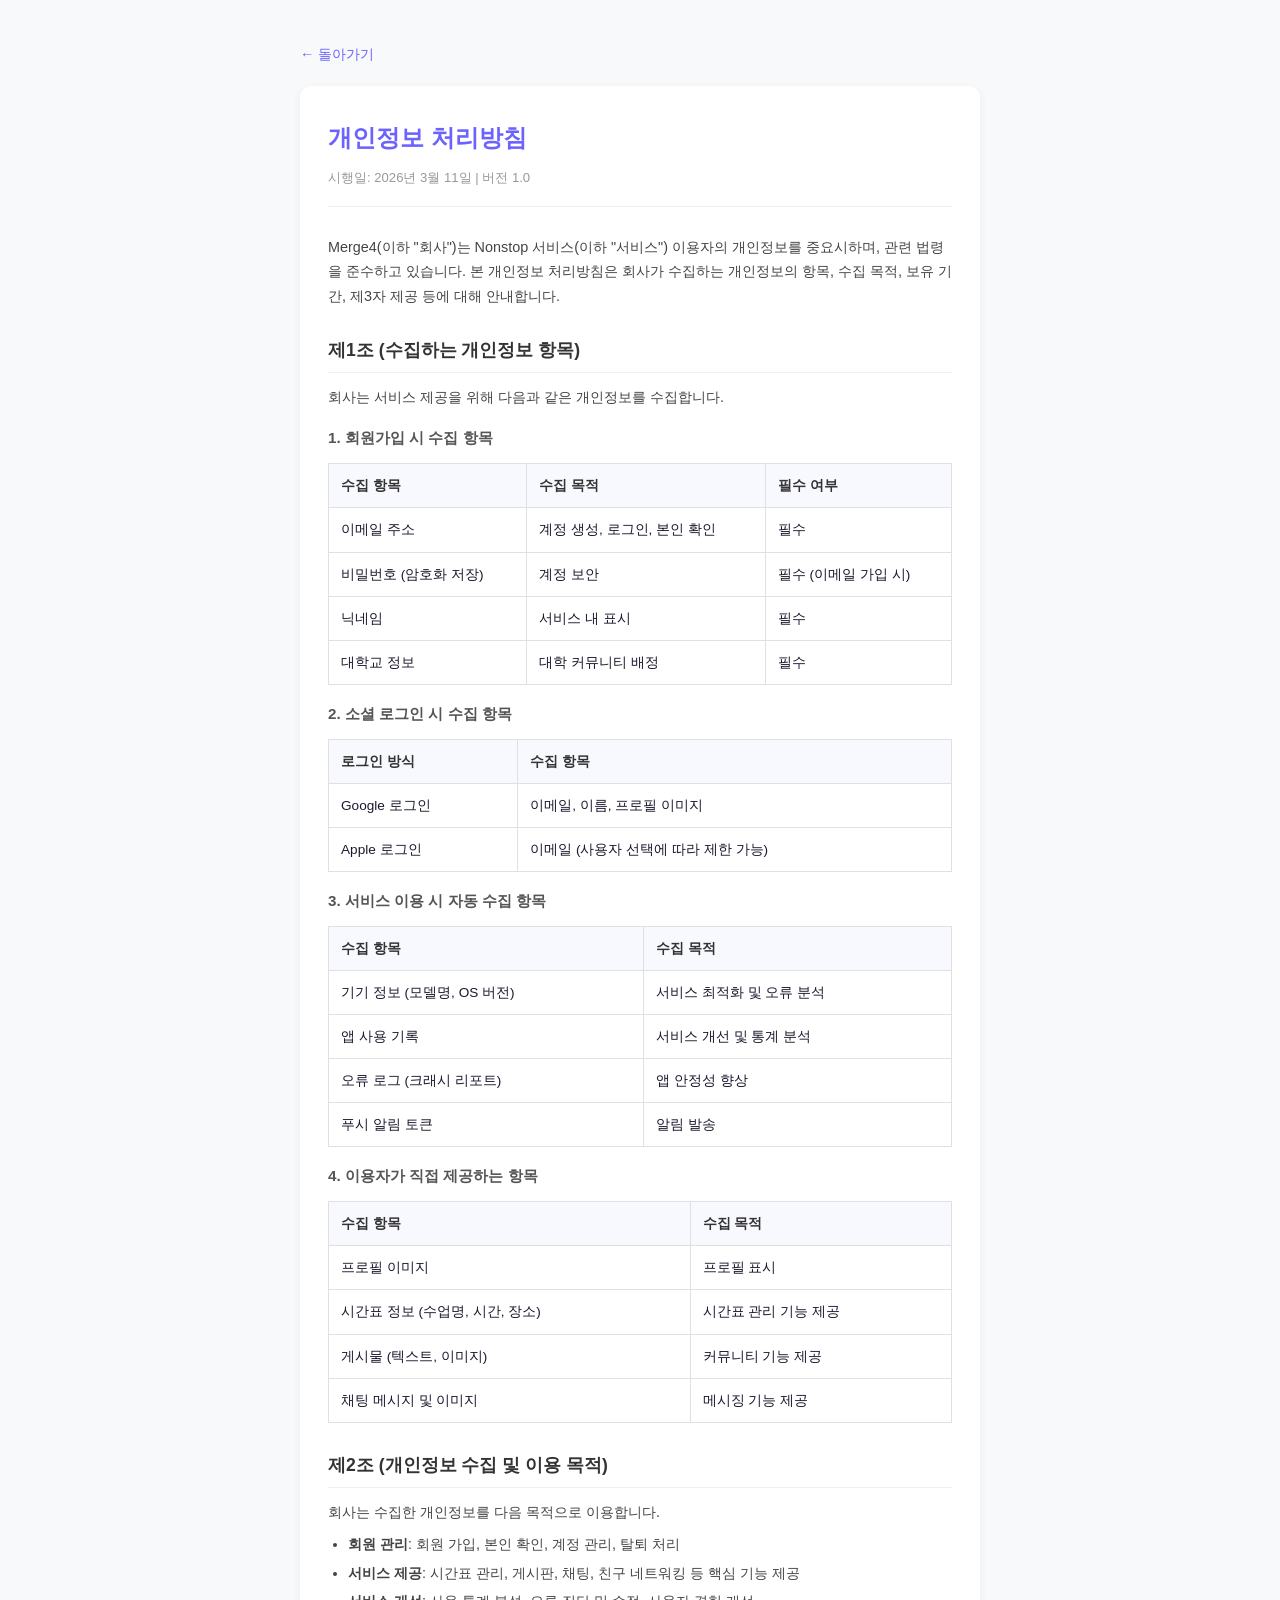
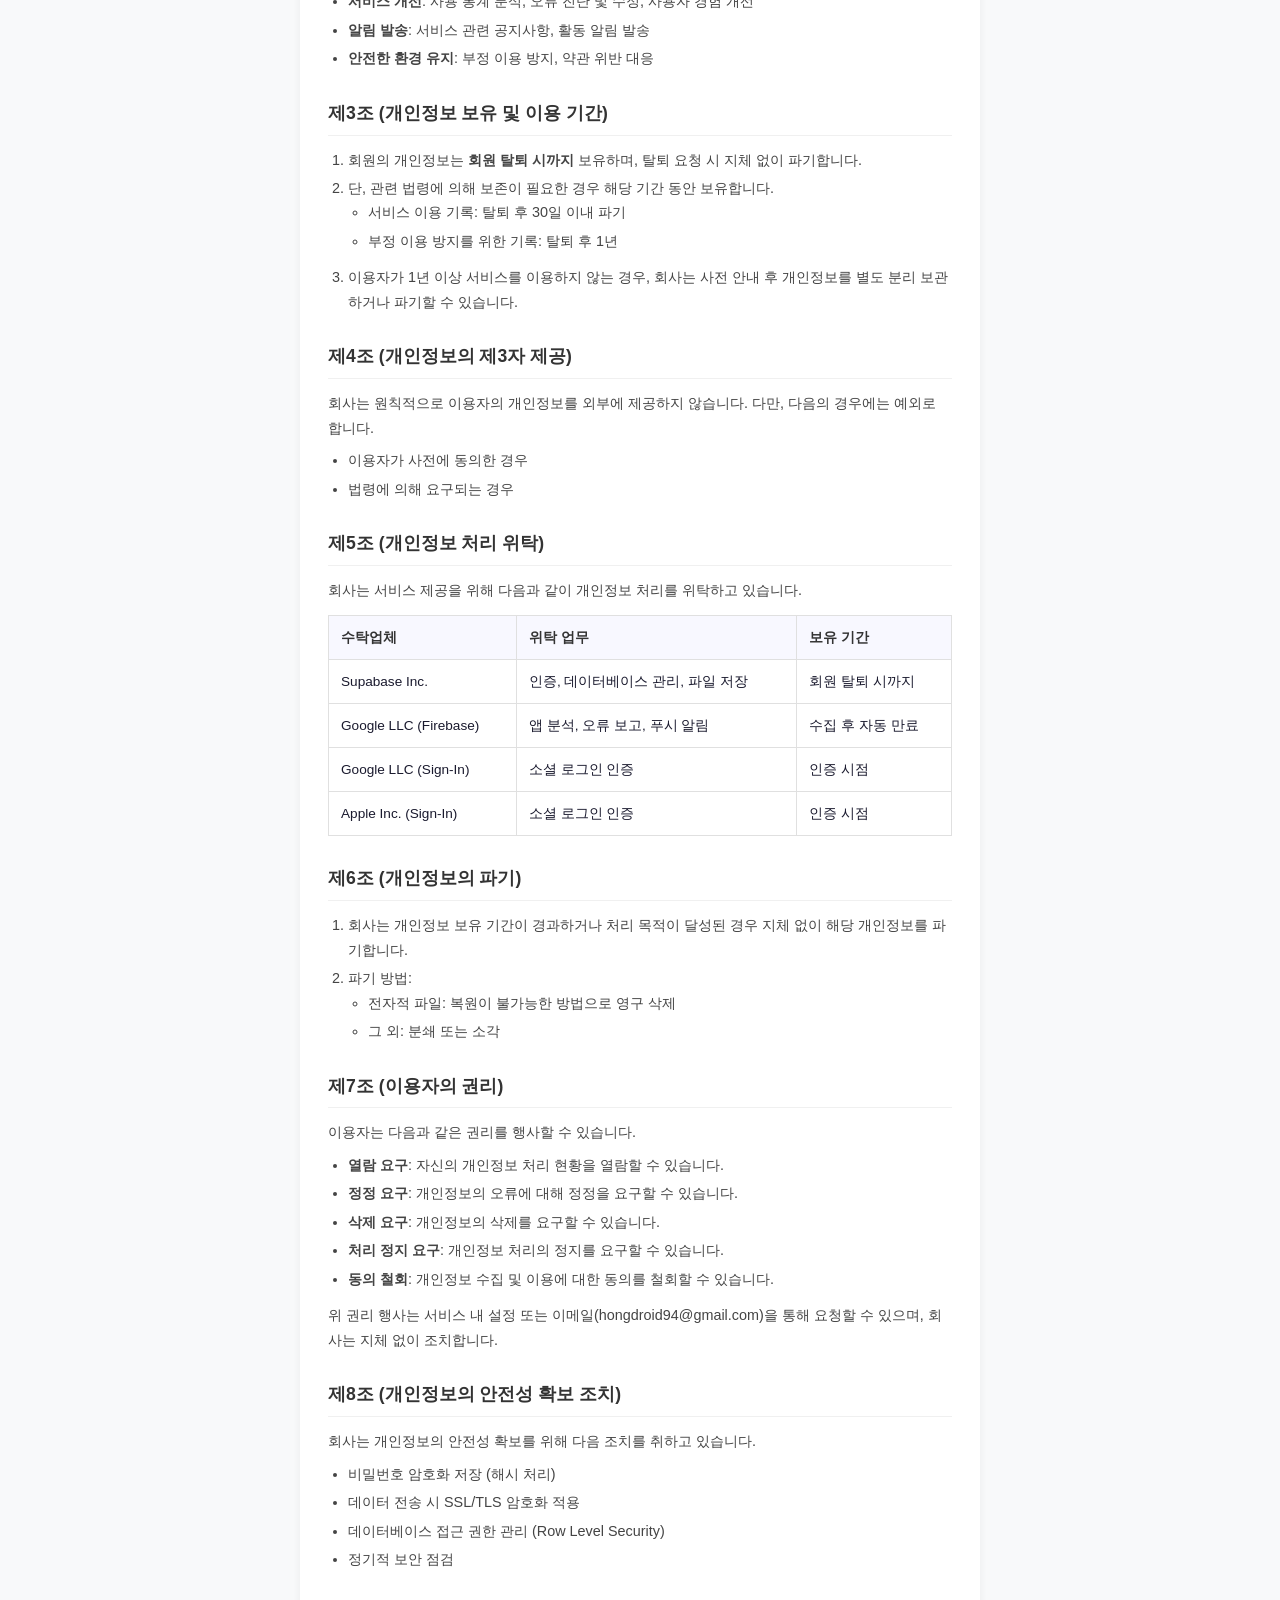
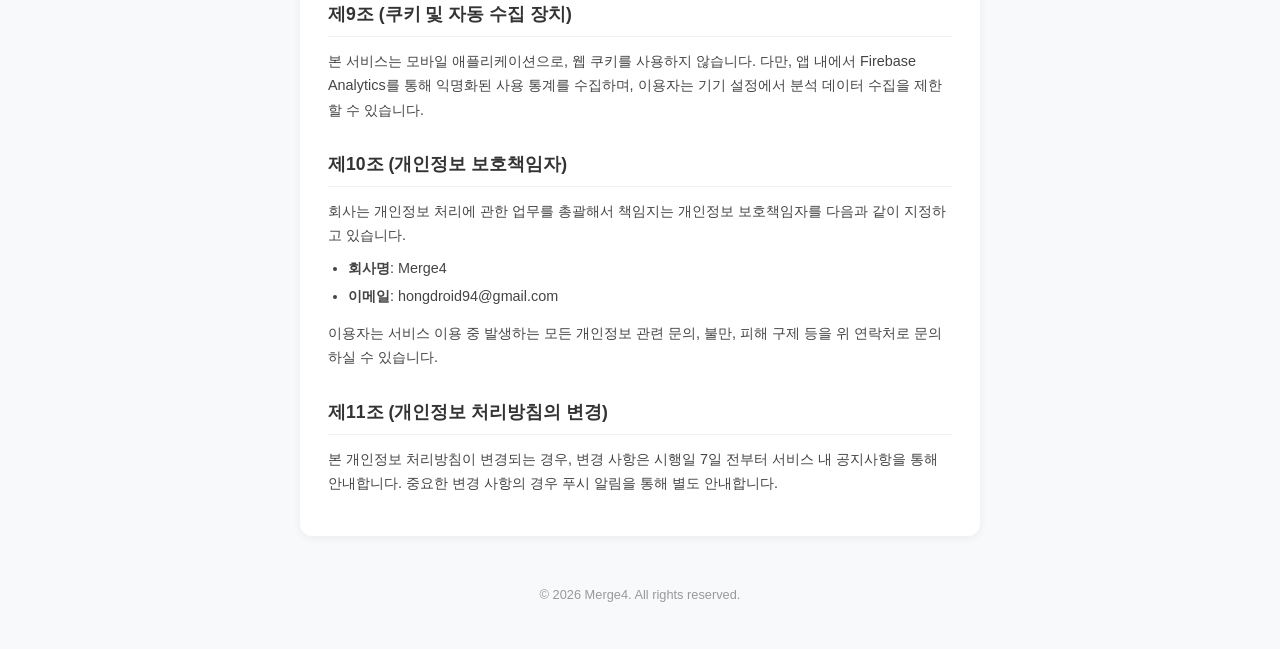
==== privacy.html @ ac890730 "feat: add terms of service and privacy policy pages" ====
<!DOCTYPE html>
<html lang="ko">
<head>
  <meta charset="UTF-8">
  <meta name="viewport" content="width=device-width, initial-scale=1.0">
  <title>개인정보 처리방침 - Nonstop</title>
  <link rel="stylesheet" href="style.css">
</head>
<body>
  <div class="container">
    <a href="./" class="back-link">&larr; 돌아가기</a>
    <div class="legal">
      <h1>개인정보 처리방침</h1>
      <p class="meta">시행일: 2026년 3월 11일 | 버전 1.0</p>

      <p>Merge4(이하 "회사")는 Nonstop 서비스(이하 "서비스") 이용자의 개인정보를 중요시하며, 관련 법령을 준수하고 있습니다. 본 개인정보 처리방침은 회사가 수집하는 개인정보의 항목, 수집 목적, 보유 기간, 제3자 제공 등에 대해 안내합니다.</p>

      <h2>제1조 (수집하는 개인정보 항목)</h2>
      <p>회사는 서비스 제공을 위해 다음과 같은 개인정보를 수집합니다.</p>

      <h3>1. 회원가입 시 수집 항목</h3>
      <table>
        <thead>
          <tr><th>수집 항목</th><th>수집 목적</th><th>필수 여부</th></tr>
        </thead>
        <tbody>
          <tr><td>이메일 주소</td><td>계정 생성, 로그인, 본인 확인</td><td>필수</td></tr>
          <tr><td>비밀번호 (암호화 저장)</td><td>계정 보안</td><td>필수 (이메일 가입 시)</td></tr>
          <tr><td>닉네임</td><td>서비스 내 표시</td><td>필수</td></tr>
          <tr><td>대학교 정보</td><td>대학 커뮤니티 배정</td><td>필수</td></tr>
        </tbody>
      </table>

      <h3>2. 소셜 로그인 시 수집 항목</h3>
      <table>
        <thead>
          <tr><th>로그인 방식</th><th>수집 항목</th></tr>
        </thead>
        <tbody>
          <tr><td>Google 로그인</td><td>이메일, 이름, 프로필 이미지</td></tr>
          <tr><td>Apple 로그인</td><td>이메일 (사용자 선택에 따라 제한 가능)</td></tr>
        </tbody>
      </table>

      <h3>3. 서비스 이용 시 자동 수집 항목</h3>
      <table>
        <thead>
          <tr><th>수집 항목</th><th>수집 목적</th></tr>
        </thead>
        <tbody>
          <tr><td>기기 정보 (모델명, OS 버전)</td><td>서비스 최적화 및 오류 분석</td></tr>
          <tr><td>앱 사용 기록</td><td>서비스 개선 및 통계 분석</td></tr>
          <tr><td>오류 로그 (크래시 리포트)</td><td>앱 안정성 향상</td></tr>
          <tr><td>푸시 알림 토큰</td><td>알림 발송</td></tr>
        </tbody>
      </table>

      <h3>4. 이용자가 직접 제공하는 항목</h3>
      <table>
        <thead>
          <tr><th>수집 항목</th><th>수집 목적</th></tr>
        </thead>
        <tbody>
          <tr><td>프로필 이미지</td><td>프로필 표시</td></tr>
          <tr><td>시간표 정보 (수업명, 시간, 장소)</td><td>시간표 관리 기능 제공</td></tr>
          <tr><td>게시물 (텍스트, 이미지)</td><td>커뮤니티 기능 제공</td></tr>
          <tr><td>채팅 메시지 및 이미지</td><td>메시징 기능 제공</td></tr>
        </tbody>
      </table>

      <h2>제2조 (개인정보 수집 및 이용 목적)</h2>
      <p>회사는 수집한 개인정보를 다음 목적으로 이용합니다.</p>
      <ul>
        <li><strong>회원 관리</strong>: 회원 가입, 본인 확인, 계정 관리, 탈퇴 처리</li>
        <li><strong>서비스 제공</strong>: 시간표 관리, 게시판, 채팅, 친구 네트워킹 등 핵심 기능 제공</li>
        <li><strong>서비스 개선</strong>: 사용 통계 분석, 오류 진단 및 수정, 사용자 경험 개선</li>
        <li><strong>알림 발송</strong>: 서비스 관련 공지사항, 활동 알림 발송</li>
        <li><strong>안전한 환경 유지</strong>: 부정 이용 방지, 약관 위반 대응</li>
      </ul>

      <h2>제3조 (개인정보 보유 및 이용 기간)</h2>
      <ol>
        <li>회원의 개인정보는 <strong>회원 탈퇴 시까지</strong> 보유하며, 탈퇴 요청 시 지체 없이 파기합니다.</li>
        <li>단, 관련 법령에 의해 보존이 필요한 경우 해당 기간 동안 보유합니다.
          <ul>
            <li>서비스 이용 기록: 탈퇴 후 30일 이내 파기</li>
            <li>부정 이용 방지를 위한 기록: 탈퇴 후 1년</li>
          </ul>
        </li>
        <li>이용자가 1년 이상 서비스를 이용하지 않는 경우, 회사는 사전 안내 후 개인정보를 별도 분리 보관하거나 파기할 수 있습니다.</li>
      </ol>

      <h2>제4조 (개인정보의 제3자 제공)</h2>
      <p>회사는 원칙적으로 이용자의 개인정보를 외부에 제공하지 않습니다. 다만, 다음의 경우에는 예외로 합니다.</p>
      <ul>
        <li>이용자가 사전에 동의한 경우</li>
        <li>법령에 의해 요구되는 경우</li>
      </ul>

      <h2>제5조 (개인정보 처리 위탁)</h2>
      <p>회사는 서비스 제공을 위해 다음과 같이 개인정보 처리를 위탁하고 있습니다.</p>
      <table>
        <thead>
          <tr><th>수탁업체</th><th>위탁 업무</th><th>보유 기간</th></tr>
        </thead>
        <tbody>
          <tr><td>Supabase Inc.</td><td>인증, 데이터베이스 관리, 파일 저장</td><td>회원 탈퇴 시까지</td></tr>
          <tr><td>Google LLC (Firebase)</td><td>앱 분석, 오류 보고, 푸시 알림</td><td>수집 후 자동 만료</td></tr>
          <tr><td>Google LLC (Sign-In)</td><td>소셜 로그인 인증</td><td>인증 시점</td></tr>
          <tr><td>Apple Inc. (Sign-In)</td><td>소셜 로그인 인증</td><td>인증 시점</td></tr>
        </tbody>
      </table>

      <h2>제6조 (개인정보의 파기)</h2>
      <ol>
        <li>회사는 개인정보 보유 기간이 경과하거나 처리 목적이 달성된 경우 지체 없이 해당 개인정보를 파기합니다.</li>
        <li>파기 방법:
          <ul>
            <li>전자적 파일: 복원이 불가능한 방법으로 영구 삭제</li>
            <li>그 외: 분쇄 또는 소각</li>
          </ul>
        </li>
      </ol>

      <h2>제7조 (이용자의 권리)</h2>
      <p>이용자는 다음과 같은 권리를 행사할 수 있습니다.</p>
      <ul>
        <li><strong>열람 요구</strong>: 자신의 개인정보 처리 현황을 열람할 수 있습니다.</li>
        <li><strong>정정 요구</strong>: 개인정보의 오류에 대해 정정을 요구할 수 있습니다.</li>
        <li><strong>삭제 요구</strong>: 개인정보의 삭제를 요구할 수 있습니다.</li>
        <li><strong>처리 정지 요구</strong>: 개인정보 처리의 정지를 요구할 수 있습니다.</li>
        <li><strong>동의 철회</strong>: 개인정보 수집 및 이용에 대한 동의를 철회할 수 있습니다.</li>
      </ul>
      <p>위 권리 행사는 서비스 내 설정 또는 이메일(hongdroid94@gmail.com)을 통해 요청할 수 있으며, 회사는 지체 없이 조치합니다.</p>

      <h2>제8조 (개인정보의 안전성 확보 조치)</h2>
      <p>회사는 개인정보의 안전성 확보를 위해 다음 조치를 취하고 있습니다.</p>
      <ul>
        <li>비밀번호 암호화 저장 (해시 처리)</li>
        <li>데이터 전송 시 SSL/TLS 암호화 적용</li>
        <li>데이터베이스 접근 권한 관리 (Row Level Security)</li>
        <li>정기적 보안 점검</li>
      </ul>

      <h2>제9조 (쿠키 및 자동 수집 장치)</h2>
      <p>본 서비스는 모바일 애플리케이션으로, 웹 쿠키를 사용하지 않습니다. 다만, 앱 내에서 Firebase Analytics를 통해 익명화된 사용 통계를 수집하며, 이용자는 기기 설정에서 분석 데이터 수집을 제한할 수 있습니다.</p>

      <h2>제10조 (개인정보 보호책임자)</h2>
      <p>회사는 개인정보 처리에 관한 업무를 총괄해서 책임지는 개인정보 보호책임자를 다음과 같이 지정하고 있습니다.</p>
      <ul>
        <li><strong>회사명</strong>: Merge4</li>
        <li><strong>이메일</strong>: hongdroid94@gmail.com</li>
      </ul>
      <p>이용자는 서비스 이용 중 발생하는 모든 개인정보 관련 문의, 불만, 피해 구제 등을 위 연락처로 문의하실 수 있습니다.</p>

      <h2>제11조 (개인정보 처리방침의 변경)</h2>
      <p>본 개인정보 처리방침이 변경되는 경우, 변경 사항은 시행일 7일 전부터 서비스 내 공지사항을 통해 안내합니다. 중요한 변경 사항의 경우 푸시 알림을 통해 별도 안내합니다.</p>
    </div>
    <footer>
      <p>&copy; 2026 Merge4. All rights reserved.</p>
    </footer>
  </div>
</body>
</html>
---- style.css ----
* { margin: 0; padding: 0; box-sizing: border-box; }
body { font-family: -apple-system, BlinkMacSystemFont, 'Segoe UI', Roboto, sans-serif; background: #f8f9fa; color: #1a1a2e; line-height: 1.7; }
.container { max-width: 720px; margin: 0 auto; padding: 40px 20px; }
header { text-align: center; margin-bottom: 40px; }
header h1 { font-size: 2rem; color: #6C63FF; margin-bottom: 4px; }
header .subtitle { color: #666; font-size: 0.95rem; }
.card-list { display: flex; flex-direction: column; gap: 16px; }
.card { display: block; background: #fff; border-radius: 12px; padding: 24px; text-decoration: none; color: inherit; box-shadow: 0 2px 8px rgba(0,0,0,0.06); transition: transform 0.2s, box-shadow 0.2s; }
.card:hover { transform: translateY(-2px); box-shadow: 0 4px 16px rgba(108,99,255,0.15); }
.card h2 { font-size: 1.15rem; margin-bottom: 4px; }
.card p { color: #888; font-size: 0.85rem; }
footer { text-align: center; margin-top: 48px; color: #999; font-size: 0.8rem; }
footer p { margin-bottom: 4px; }

/* Legal page styles */
.legal { background: #fff; border-radius: 12px; padding: 32px 28px; box-shadow: 0 2px 8px rgba(0,0,0,0.06); margin-bottom: 32px; }
.legal h1 { font-size: 1.5rem; color: #6C63FF; margin-bottom: 8px; }
.legal .meta { color: #999; font-size: 0.82rem; margin-bottom: 28px; padding-bottom: 16px; border-bottom: 1px solid #eee; }
.legal h2 { font-size: 1.1rem; color: #333; margin-top: 28px; margin-bottom: 12px; padding-bottom: 6px; border-bottom: 1px solid #f0f0f0; }
.legal h3 { font-size: 0.95rem; color: #555; margin-top: 16px; margin-bottom: 8px; }
.legal p, .legal li { font-size: 0.9rem; color: #444; margin-bottom: 8px; }
.legal ul, .legal ol { padding-left: 20px; margin-bottom: 12px; }
.legal li { margin-bottom: 4px; }
.legal table { width: 100%; border-collapse: collapse; margin: 12px 0; font-size: 0.85rem; }
.legal th, .legal td { border: 1px solid #e0e0e0; padding: 10px 12px; text-align: left; }
.legal th { background: #f8f8ff; font-weight: 600; color: #333; }
.back-link { display: inline-block; margin-bottom: 20px; color: #6C63FF; text-decoration: none; font-size: 0.9rem; }
.back-link:hover { text-decoration: underline; }

@media (max-width: 600px) {
  .container { padding: 24px 16px; }
  .legal { padding: 24px 18px; }
  .legal table { font-size: 0.78rem; }
  .legal th, .legal td { padding: 8px; }
}
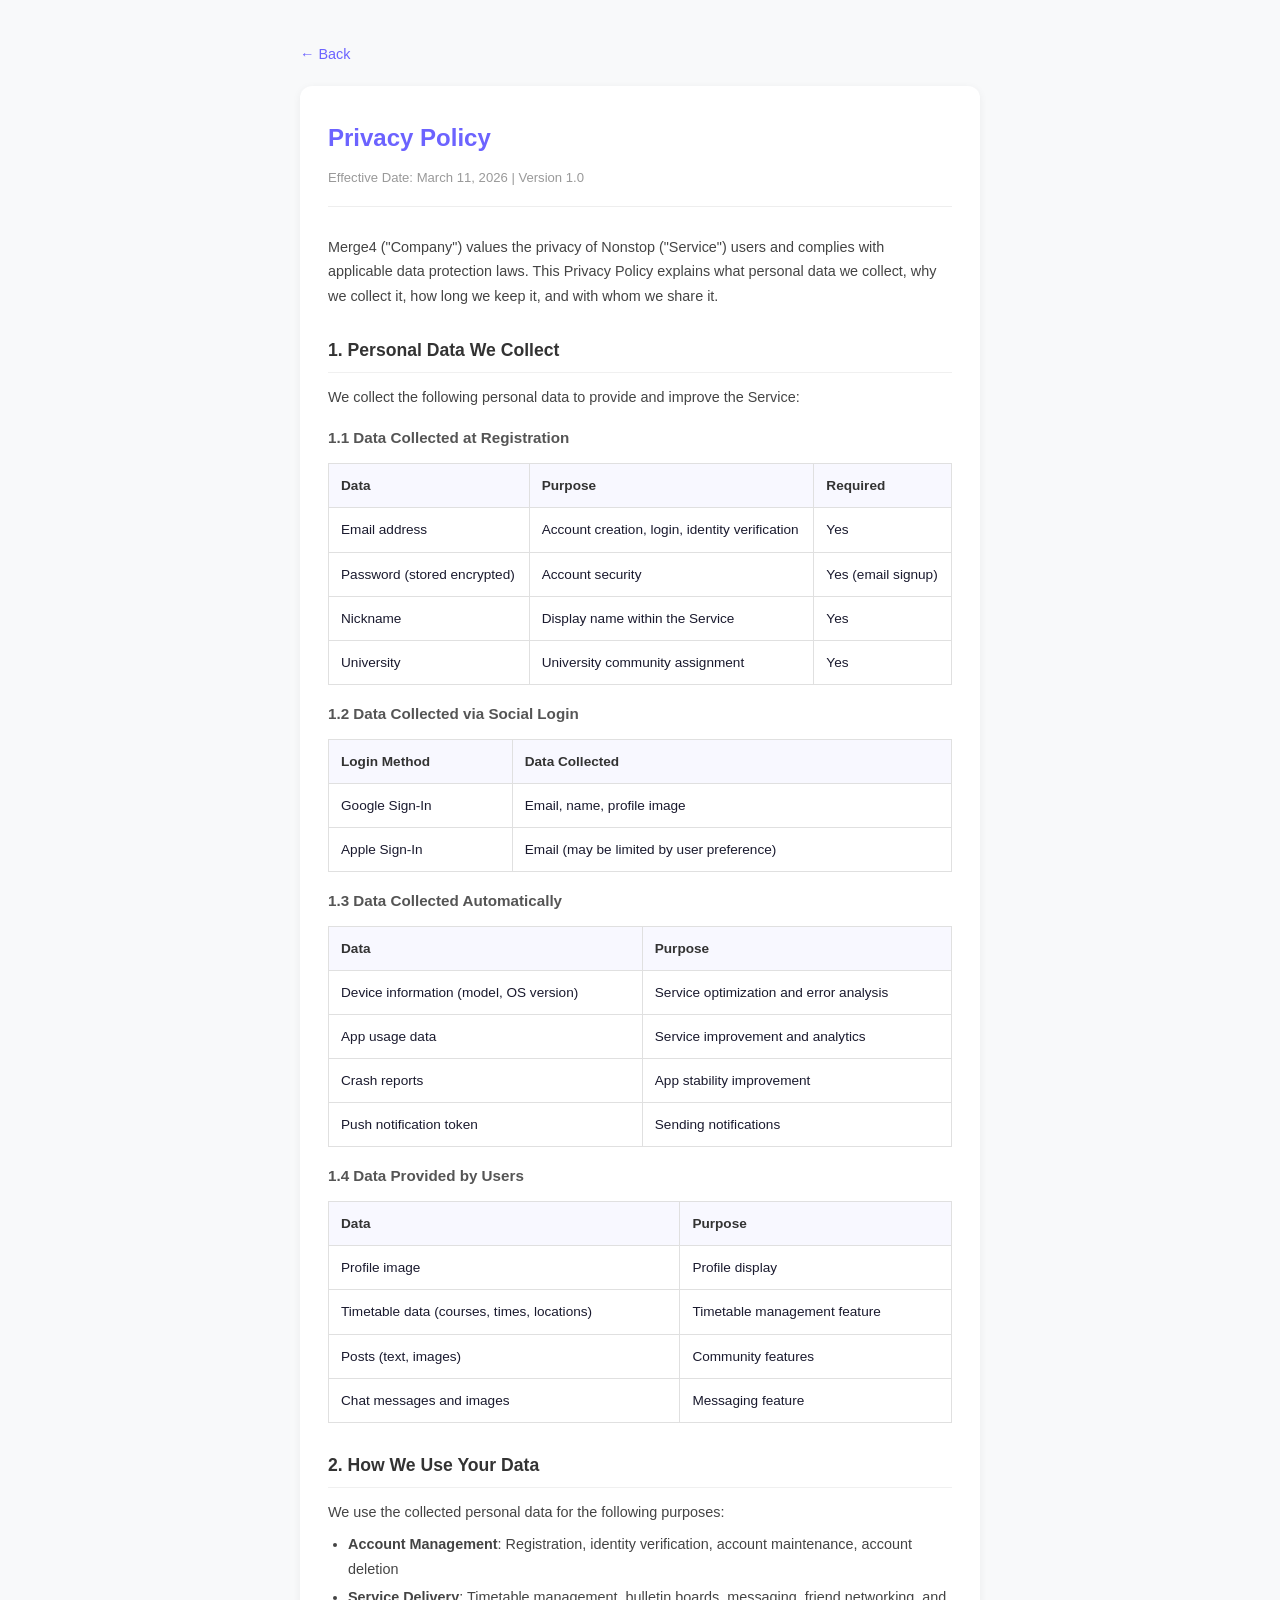
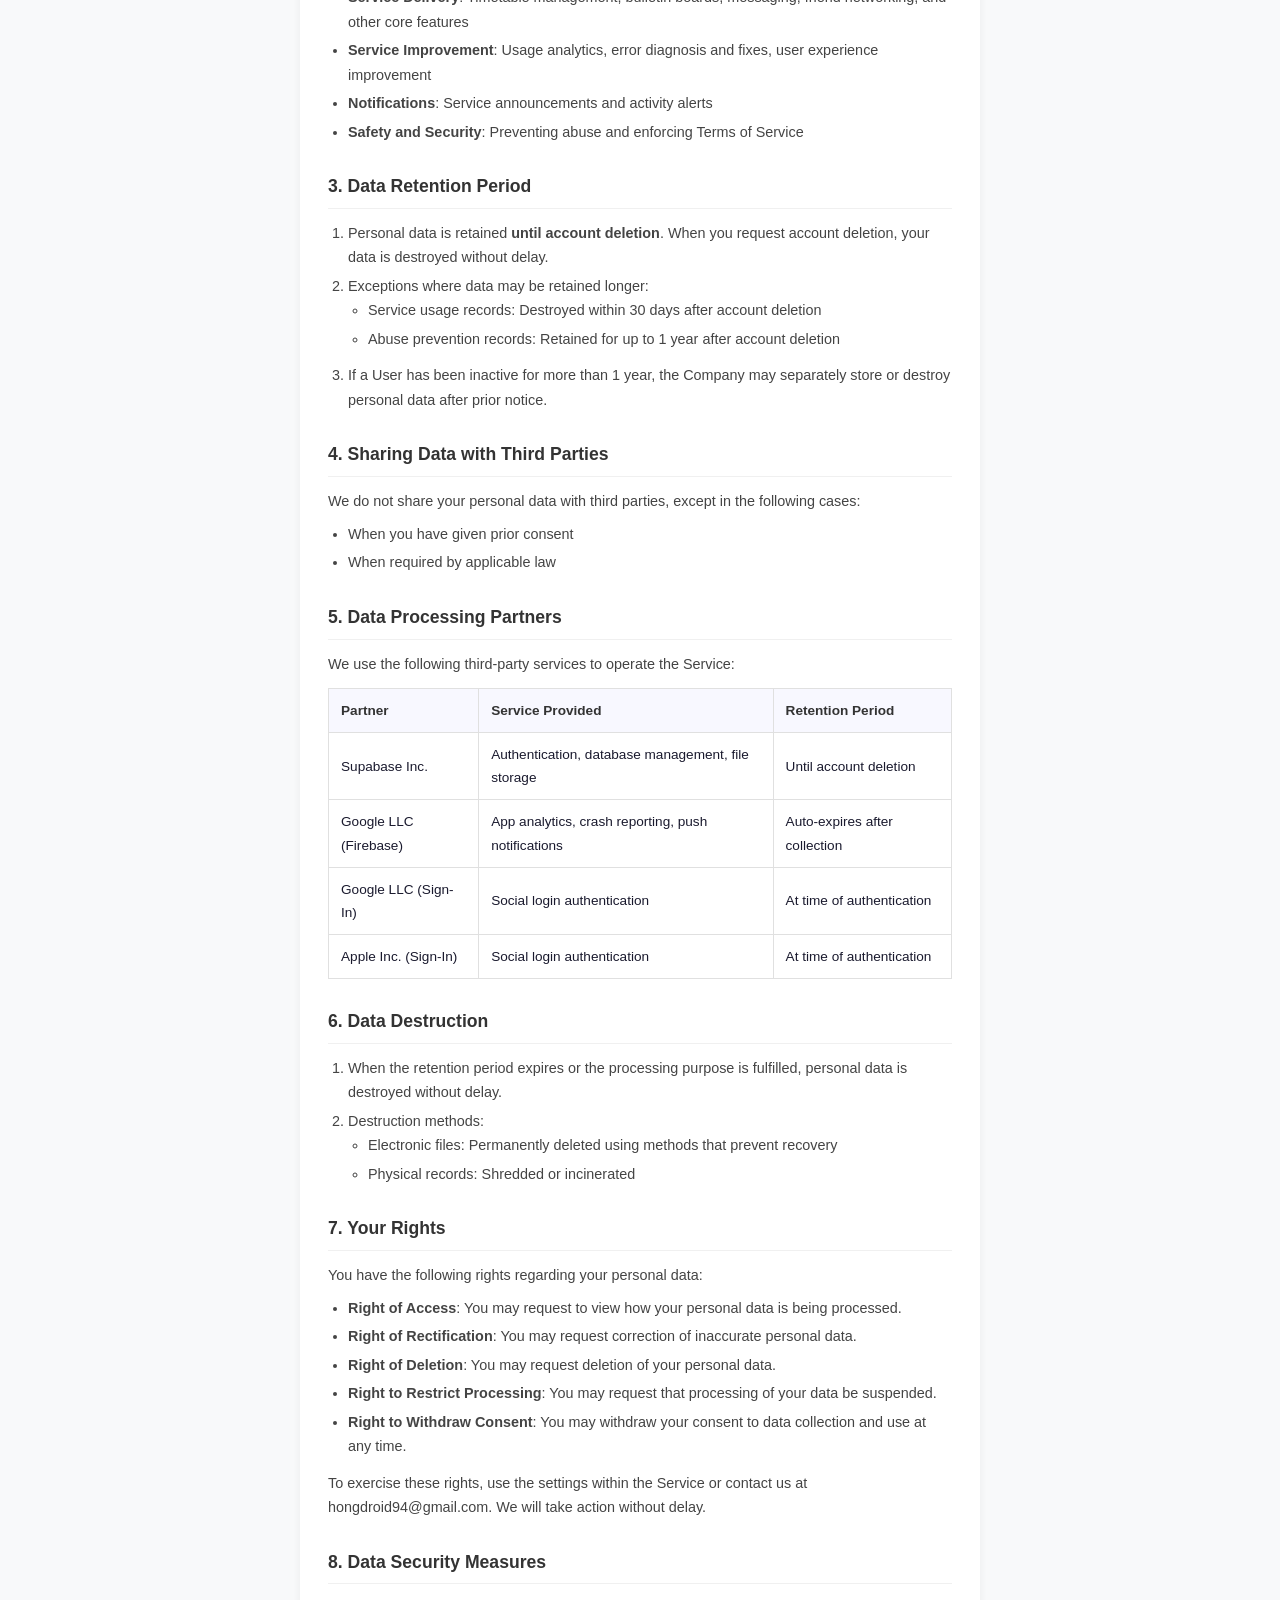
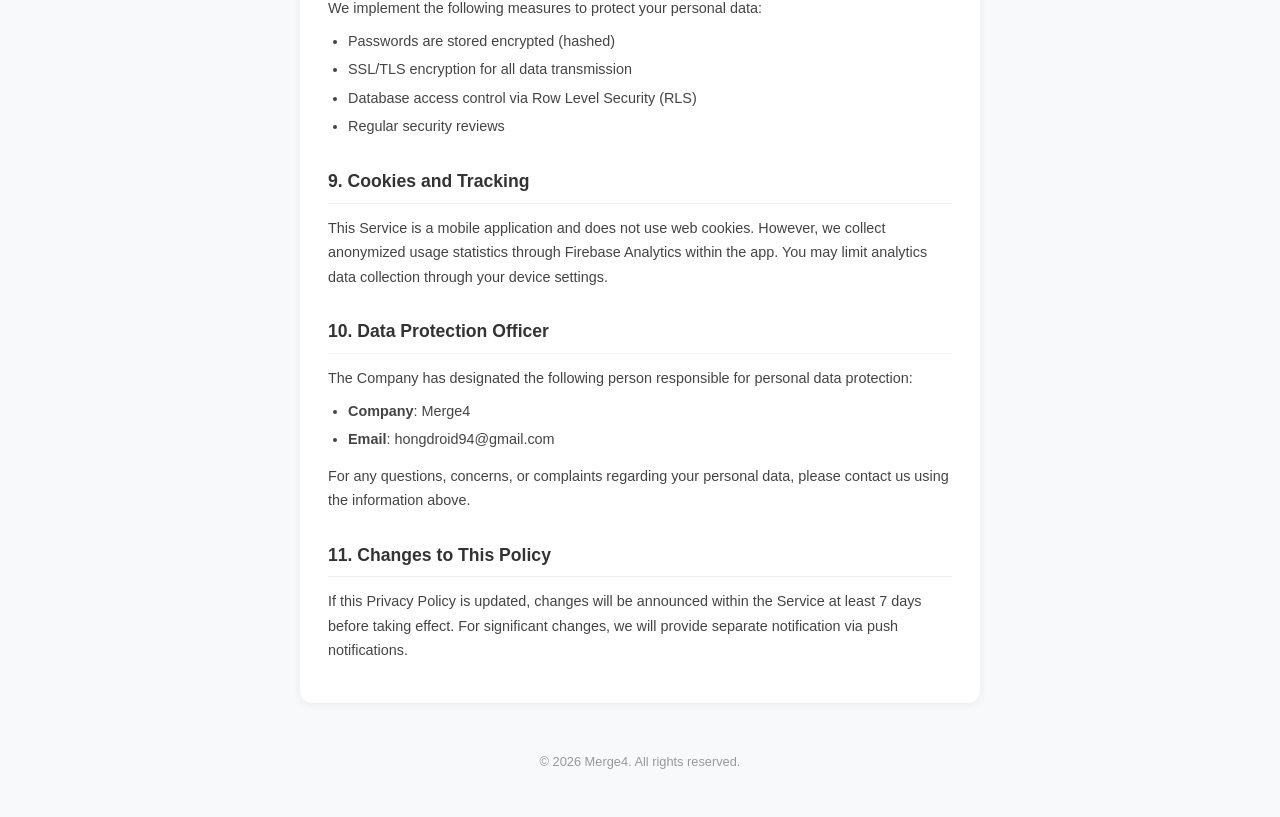
==== commit f1b55bf0: "feat: convert legal pages to English for global users" ====
--- a/privacy.html
+++ b/privacy.html
@@ -1,160 +1,160 @@
 <!DOCTYPE html>
-<html lang="ko">
+<html lang="en">
 <head>
   <meta charset="UTF-8">
   <meta name="viewport" content="width=device-width, initial-scale=1.0">
-  <title>개인정보 처리방침 - Nonstop</title>
+  <title>Privacy Policy - Nonstop</title>
   <link rel="stylesheet" href="style.css">
 </head>
 <body>
   <div class="container">
-    <a href="./" class="back-link">&larr; 돌아가기</a>
+    <a href="./" class="back-link">&larr; Back</a>
     <div class="legal">
-      <h1>개인정보 처리방침</h1>
-      <p class="meta">시행일: 2026년 3월 11일 | 버전 1.0</p>
+      <h1>Privacy Policy</h1>
+      <p class="meta">Effective Date: March 11, 2026 | Version 1.0</p>
 
-      <p>Merge4(이하 "회사")는 Nonstop 서비스(이하 "서비스") 이용자의 개인정보를 중요시하며, 관련 법령을 준수하고 있습니다. 본 개인정보 처리방침은 회사가 수집하는 개인정보의 항목, 수집 목적, 보유 기간, 제3자 제공 등에 대해 안내합니다.</p>
+      <p>Merge4 ("Company") values the privacy of Nonstop ("Service") users and complies with applicable data protection laws. This Privacy Policy explains what personal data we collect, why we collect it, how long we keep it, and with whom we share it.</p>
 
-      <h2>제1조 (수집하는 개인정보 항목)</h2>
-      <p>회사는 서비스 제공을 위해 다음과 같은 개인정보를 수집합니다.</p>
+      <h2>1. Personal Data We Collect</h2>
+      <p>We collect the following personal data to provide and improve the Service:</p>
 
-      <h3>1. 회원가입 시 수집 항목</h3>
+      <h3>1.1 Data Collected at Registration</h3>
       <table>
         <thead>
-          <tr><th>수집 항목</th><th>수집 목적</th><th>필수 여부</th></tr>
+          <tr><th>Data</th><th>Purpose</th><th>Required</th></tr>
         </thead>
         <tbody>
-          <tr><td>이메일 주소</td><td>계정 생성, 로그인, 본인 확인</td><td>필수</td></tr>
-          <tr><td>비밀번호 (암호화 저장)</td><td>계정 보안</td><td>필수 (이메일 가입 시)</td></tr>
-          <tr><td>닉네임</td><td>서비스 내 표시</td><td>필수</td></tr>
-          <tr><td>대학교 정보</td><td>대학 커뮤니티 배정</td><td>필수</td></tr>
+          <tr><td>Email address</td><td>Account creation, login, identity verification</td><td>Yes</td></tr>
+          <tr><td>Password (stored encrypted)</td><td>Account security</td><td>Yes (email signup)</td></tr>
+          <tr><td>Nickname</td><td>Display name within the Service</td><td>Yes</td></tr>
+          <tr><td>University</td><td>University community assignment</td><td>Yes</td></tr>
         </tbody>
       </table>
 
-      <h3>2. 소셜 로그인 시 수집 항목</h3>
+      <h3>1.2 Data Collected via Social Login</h3>
       <table>
         <thead>
-          <tr><th>로그인 방식</th><th>수집 항목</th></tr>
+          <tr><th>Login Method</th><th>Data Collected</th></tr>
         </thead>
         <tbody>
-          <tr><td>Google 로그인</td><td>이메일, 이름, 프로필 이미지</td></tr>
-          <tr><td>Apple 로그인</td><td>이메일 (사용자 선택에 따라 제한 가능)</td></tr>
+          <tr><td>Google Sign-In</td><td>Email, name, profile image</td></tr>
+          <tr><td>Apple Sign-In</td><td>Email (may be limited by user preference)</td></tr>
         </tbody>
       </table>
 
-      <h3>3. 서비스 이용 시 자동 수집 항목</h3>
+      <h3>1.3 Data Collected Automatically</h3>
       <table>
         <thead>
-          <tr><th>수집 항목</th><th>수집 목적</th></tr>
+          <tr><th>Data</th><th>Purpose</th></tr>
         </thead>
         <tbody>
-          <tr><td>기기 정보 (모델명, OS 버전)</td><td>서비스 최적화 및 오류 분석</td></tr>
-          <tr><td>앱 사용 기록</td><td>서비스 개선 및 통계 분석</td></tr>
-          <tr><td>오류 로그 (크래시 리포트)</td><td>앱 안정성 향상</td></tr>
-          <tr><td>푸시 알림 토큰</td><td>알림 발송</td></tr>
+          <tr><td>Device information (model, OS version)</td><td>Service optimization and error analysis</td></tr>
+          <tr><td>App usage data</td><td>Service improvement and analytics</td></tr>
+          <tr><td>Crash reports</td><td>App stability improvement</td></tr>
+          <tr><td>Push notification token</td><td>Sending notifications</td></tr>
         </tbody>
       </table>
 
-      <h3>4. 이용자가 직접 제공하는 항목</h3>
+      <h3>1.4 Data Provided by Users</h3>
       <table>
         <thead>
-          <tr><th>수집 항목</th><th>수집 목적</th></tr>
+          <tr><th>Data</th><th>Purpose</th></tr>
         </thead>
         <tbody>
-          <tr><td>프로필 이미지</td><td>프로필 표시</td></tr>
-          <tr><td>시간표 정보 (수업명, 시간, 장소)</td><td>시간표 관리 기능 제공</td></tr>
-          <tr><td>게시물 (텍스트, 이미지)</td><td>커뮤니티 기능 제공</td></tr>
-          <tr><td>채팅 메시지 및 이미지</td><td>메시징 기능 제공</td></tr>
+          <tr><td>Profile image</td><td>Profile display</td></tr>
+          <tr><td>Timetable data (courses, times, locations)</td><td>Timetable management feature</td></tr>
+          <tr><td>Posts (text, images)</td><td>Community features</td></tr>
+          <tr><td>Chat messages and images</td><td>Messaging feature</td></tr>
         </tbody>
       </table>
 
-      <h2>제2조 (개인정보 수집 및 이용 목적)</h2>
-      <p>회사는 수집한 개인정보를 다음 목적으로 이용합니다.</p>
+      <h2>2. How We Use Your Data</h2>
+      <p>We use the collected personal data for the following purposes:</p>
       <ul>
-        <li><strong>회원 관리</strong>: 회원 가입, 본인 확인, 계정 관리, 탈퇴 처리</li>
-        <li><strong>서비스 제공</strong>: 시간표 관리, 게시판, 채팅, 친구 네트워킹 등 핵심 기능 제공</li>
-        <li><strong>서비스 개선</strong>: 사용 통계 분석, 오류 진단 및 수정, 사용자 경험 개선</li>
-        <li><strong>알림 발송</strong>: 서비스 관련 공지사항, 활동 알림 발송</li>
-        <li><strong>안전한 환경 유지</strong>: 부정 이용 방지, 약관 위반 대응</li>
+        <li><strong>Account Management</strong>: Registration, identity verification, account maintenance, account deletion</li>
+        <li><strong>Service Delivery</strong>: Timetable management, bulletin boards, messaging, friend networking, and other core features</li>
+        <li><strong>Service Improvement</strong>: Usage analytics, error diagnosis and fixes, user experience improvement</li>
+        <li><strong>Notifications</strong>: Service announcements and activity alerts</li>
+        <li><strong>Safety and Security</strong>: Preventing abuse and enforcing Terms of Service</li>
       </ul>
 
-      <h2>제3조 (개인정보 보유 및 이용 기간)</h2>
+      <h2>3. Data Retention Period</h2>
       <ol>
-        <li>회원의 개인정보는 <strong>회원 탈퇴 시까지</strong> 보유하며, 탈퇴 요청 시 지체 없이 파기합니다.</li>
-        <li>단, 관련 법령에 의해 보존이 필요한 경우 해당 기간 동안 보유합니다.
+        <li>Personal data is retained <strong>until account deletion</strong>. When you request account deletion, your data is destroyed without delay.</li>
+        <li>Exceptions where data may be retained longer:
           <ul>
-            <li>서비스 이용 기록: 탈퇴 후 30일 이내 파기</li>
-            <li>부정 이용 방지를 위한 기록: 탈퇴 후 1년</li>
+            <li>Service usage records: Destroyed within 30 days after account deletion</li>
+            <li>Abuse prevention records: Retained for up to 1 year after account deletion</li>
           </ul>
         </li>
-        <li>이용자가 1년 이상 서비스를 이용하지 않는 경우, 회사는 사전 안내 후 개인정보를 별도 분리 보관하거나 파기할 수 있습니다.</li>
+        <li>If a User has been inactive for more than 1 year, the Company may separately store or destroy personal data after prior notice.</li>
       </ol>
 
-      <h2>제4조 (개인정보의 제3자 제공)</h2>
-      <p>회사는 원칙적으로 이용자의 개인정보를 외부에 제공하지 않습니다. 다만, 다음의 경우에는 예외로 합니다.</p>
+      <h2>4. Sharing Data with Third Parties</h2>
+      <p>We do not share your personal data with third parties, except in the following cases:</p>
       <ul>
-        <li>이용자가 사전에 동의한 경우</li>
-        <li>법령에 의해 요구되는 경우</li>
+        <li>When you have given prior consent</li>
+        <li>When required by applicable law</li>
       </ul>
 
-      <h2>제5조 (개인정보 처리 위탁)</h2>
-      <p>회사는 서비스 제공을 위해 다음과 같이 개인정보 처리를 위탁하고 있습니다.</p>
+      <h2>5. Data Processing Partners</h2>
+      <p>We use the following third-party services to operate the Service:</p>
       <table>
         <thead>
-          <tr><th>수탁업체</th><th>위탁 업무</th><th>보유 기간</th></tr>
+          <tr><th>Partner</th><th>Service Provided</th><th>Retention Period</th></tr>
         </thead>
         <tbody>
-          <tr><td>Supabase Inc.</td><td>인증, 데이터베이스 관리, 파일 저장</td><td>회원 탈퇴 시까지</td></tr>
-          <tr><td>Google LLC (Firebase)</td><td>앱 분석, 오류 보고, 푸시 알림</td><td>수집 후 자동 만료</td></tr>
-          <tr><td>Google LLC (Sign-In)</td><td>소셜 로그인 인증</td><td>인증 시점</td></tr>
-          <tr><td>Apple Inc. (Sign-In)</td><td>소셜 로그인 인증</td><td>인증 시점</td></tr>
+          <tr><td>Supabase Inc.</td><td>Authentication, database management, file storage</td><td>Until account deletion</td></tr>
+          <tr><td>Google LLC (Firebase)</td><td>App analytics, crash reporting, push notifications</td><td>Auto-expires after collection</td></tr>
+          <tr><td>Google LLC (Sign-In)</td><td>Social login authentication</td><td>At time of authentication</td></tr>
+          <tr><td>Apple Inc. (Sign-In)</td><td>Social login authentication</td><td>At time of authentication</td></tr>
         </tbody>
       </table>
 
-      <h2>제6조 (개인정보의 파기)</h2>
+      <h2>6. Data Destruction</h2>
       <ol>
-        <li>회사는 개인정보 보유 기간이 경과하거나 처리 목적이 달성된 경우 지체 없이 해당 개인정보를 파기합니다.</li>
-        <li>파기 방법:
+        <li>When the retention period expires or the processing purpose is fulfilled, personal data is destroyed without delay.</li>
+        <li>Destruction methods:
           <ul>
-            <li>전자적 파일: 복원이 불가능한 방법으로 영구 삭제</li>
-            <li>그 외: 분쇄 또는 소각</li>
+            <li>Electronic files: Permanently deleted using methods that prevent recovery</li>
+            <li>Physical records: Shredded or incinerated</li>
           </ul>
         </li>
       </ol>
 
-      <h2>제7조 (이용자의 권리)</h2>
-      <p>이용자는 다음과 같은 권리를 행사할 수 있습니다.</p>
+      <h2>7. Your Rights</h2>
+      <p>You have the following rights regarding your personal data:</p>
       <ul>
-        <li><strong>열람 요구</strong>: 자신의 개인정보 처리 현황을 열람할 수 있습니다.</li>
-        <li><strong>정정 요구</strong>: 개인정보의 오류에 대해 정정을 요구할 수 있습니다.</li>
-        <li><strong>삭제 요구</strong>: 개인정보의 삭제를 요구할 수 있습니다.</li>
-        <li><strong>처리 정지 요구</strong>: 개인정보 처리의 정지를 요구할 수 있습니다.</li>
-        <li><strong>동의 철회</strong>: 개인정보 수집 및 이용에 대한 동의를 철회할 수 있습니다.</li>
+        <li><strong>Right of Access</strong>: You may request to view how your personal data is being processed.</li>
+        <li><strong>Right of Rectification</strong>: You may request correction of inaccurate personal data.</li>
+        <li><strong>Right of Deletion</strong>: You may request deletion of your personal data.</li>
+        <li><strong>Right to Restrict Processing</strong>: You may request that processing of your data be suspended.</li>
+        <li><strong>Right to Withdraw Consent</strong>: You may withdraw your consent to data collection and use at any time.</li>
       </ul>
-      <p>위 권리 행사는 서비스 내 설정 또는 이메일(hongdroid94@gmail.com)을 통해 요청할 수 있으며, 회사는 지체 없이 조치합니다.</p>
+      <p>To exercise these rights, use the settings within the Service or contact us at hongdroid94@gmail.com. We will take action without delay.</p>
 
-      <h2>제8조 (개인정보의 안전성 확보 조치)</h2>
-      <p>회사는 개인정보의 안전성 확보를 위해 다음 조치를 취하고 있습니다.</p>
+      <h2>8. Data Security Measures</h2>
+      <p>We implement the following measures to protect your personal data:</p>
       <ul>
-        <li>비밀번호 암호화 저장 (해시 처리)</li>
-        <li>데이터 전송 시 SSL/TLS 암호화 적용</li>
-        <li>데이터베이스 접근 권한 관리 (Row Level Security)</li>
-        <li>정기적 보안 점검</li>
+        <li>Passwords are stored encrypted (hashed)</li>
+        <li>SSL/TLS encryption for all data transmission</li>
+        <li>Database access control via Row Level Security (RLS)</li>
+        <li>Regular security reviews</li>
       </ul>
 
-      <h2>제9조 (쿠키 및 자동 수집 장치)</h2>
-      <p>본 서비스는 모바일 애플리케이션으로, 웹 쿠키를 사용하지 않습니다. 다만, 앱 내에서 Firebase Analytics를 통해 익명화된 사용 통계를 수집하며, 이용자는 기기 설정에서 분석 데이터 수집을 제한할 수 있습니다.</p>
+      <h2>9. Cookies and Tracking</h2>
+      <p>This Service is a mobile application and does not use web cookies. However, we collect anonymized usage statistics through Firebase Analytics within the app. You may limit analytics data collection through your device settings.</p>
 
-      <h2>제10조 (개인정보 보호책임자)</h2>
-      <p>회사는 개인정보 처리에 관한 업무를 총괄해서 책임지는 개인정보 보호책임자를 다음과 같이 지정하고 있습니다.</p>
+      <h2>10. Data Protection Officer</h2>
+      <p>The Company has designated the following person responsible for personal data protection:</p>
       <ul>
-        <li><strong>회사명</strong>: Merge4</li>
-        <li><strong>이메일</strong>: hongdroid94@gmail.com</li>
+        <li><strong>Company</strong>: Merge4</li>
+        <li><strong>Email</strong>: hongdroid94@gmail.com</li>
       </ul>
-      <p>이용자는 서비스 이용 중 발생하는 모든 개인정보 관련 문의, 불만, 피해 구제 등을 위 연락처로 문의하실 수 있습니다.</p>
+      <p>For any questions, concerns, or complaints regarding your personal data, please contact us using the information above.</p>
 
-      <h2>제11조 (개인정보 처리방침의 변경)</h2>
-      <p>본 개인정보 처리방침이 변경되는 경우, 변경 사항은 시행일 7일 전부터 서비스 내 공지사항을 통해 안내합니다. 중요한 변경 사항의 경우 푸시 알림을 통해 별도 안내합니다.</p>
+      <h2>11. Changes to This Policy</h2>
+      <p>If this Privacy Policy is updated, changes will be announced within the Service at least 7 days before taking effect. For significant changes, we will provide separate notification via push notifications.</p>
     </div>
     <footer>
       <p>&copy; 2026 Merge4. All rights reserved.</p>
